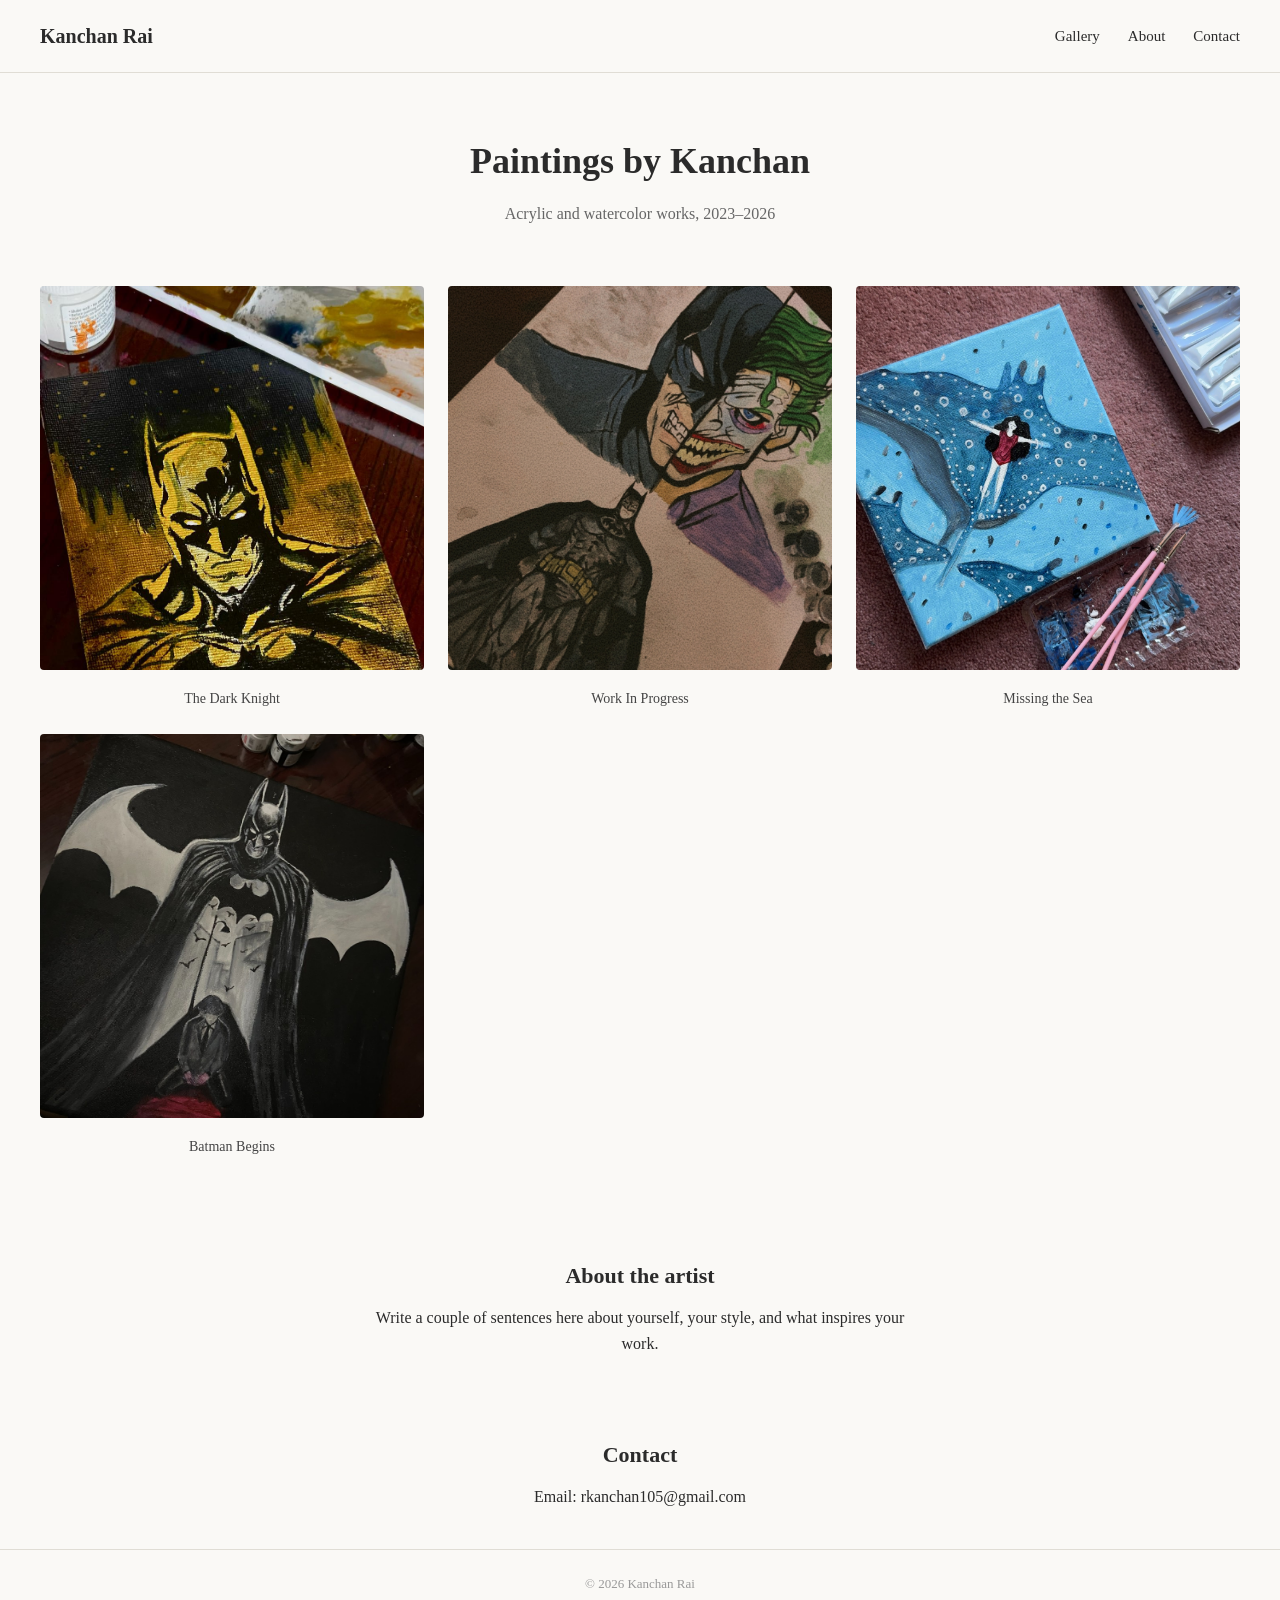
==== index.html @ 23a99623 "Initial version of painting portfolio" ====
<!DOCTYPE html>
<html lang="en">
<head>
  <meta charset="UTF-8">
  <meta name="viewport" content="width=device-width, initial-scale=1.0">
  <title>Kanchan Rai | Paintings</title>
  <link rel="stylesheet" href="style.css">
</head>
<body>

  <header class="site-header">
    <div class="logo">Kanchan Rai</div>
    <nav>
      <a href="#gallery">Gallery</a>
      <a href="#about">About</a>
      <a href="#contact">Contact</a>
    </nav>
  </header>

  <section class="hero">
    <h1>Paintings by Kanchan</h1>
    <p>Acrylic and watercolor works, 2023–2026</p>
  </section>

 <section id="gallery" class="gallery">
    <div class="painting" onclick="openLightbox(this)">
      <img src="images/painting1.jpg" alt="Painting 1">
      <p>The Dark Knight</p>
    </div>
    <div class="painting" onclick="openLightbox(this)">
      <img src="images/painting2.jpg" alt="Painting 2">
      <p>Work In Progress</p>
    </div>
    <div class="painting" onclick="openLightbox(this)">
      <img src="images/painting3.jpg" alt="Painting 3">
      <p>Missing the Sea</p>
    </div>
    <div class="painting" onclick="openLightbox(this)">
      <img src="images/painting4.jpg" alt="Painting 4">
      <p>Batman Begins</p>
    </div>
  </section>

  <div id="lightbox" class="lightbox" onclick="closeLightbox()">
    <img id="lightbox-img" src="" alt="">
  </div>

  <section id="about" class="about">
    <h2>About the artist</h2>
    <p>Write a couple of sentences here about yourself, your style, and what inspires your work.</p>
  </section>

  <section id="contact" class="contact">
    <h2>Contact</h2>
    <p>Email: rkanchan105@gmail.com</p>
  </section>

  <footer>
    <p>&copy; 2026 Kanchan Rai</p>
  </footer>

  <script src="script.js"></script>
</body>
</html>
---- style.css ----
/* Reset some default browser spacing */
* {
  margin: 0;
  padding: 0;
  box-sizing: border-box;
}

body {
  font-family: 'Georgia', serif;
  color: #2b2b2b;
  background-color: #faf9f6;
  line-height: 1.6;
}

/* Header */
.site-header {
  display: flex;
  justify-content: space-between;
  align-items: center;
  padding: 20px 40px;
  border-bottom: 1px solid #e0ddd5;
}

.logo {
  font-size: 20px;
  font-weight: bold;
}

.site-header nav a {
  margin-left: 24px;
  text-decoration: none;
  color: #2b2b2b;
  font-size: 15px;
}

.site-header nav a:hover {
  color: #8a6d3b;
}

/* Hero section */
.hero {
  text-align: center;
  padding: 60px 20px 40px;
}

.hero h1 {
  font-size: 36px;
  margin-bottom: 10px;
}

.hero p {
  color: #666;
  font-size: 16px;
}

/* Gallery grid */
.gallery {
  display: grid;
  grid-template-columns: repeat(3, 1fr);
  gap: 24px;
  padding: 20px 40px 60px;
}

.painting {
  cursor: pointer;
  text-align: center;
}

.painting img {
  width: 100%;
  aspect-ratio: 1 / 1;
  object-fit: cover;
  border-radius: 4px;
  transition: transform 0.2s ease;
}

.painting img:hover {
  transform: scale(1.03);
}

.painting p {
  margin-top: 10px;
  font-size: 14px;
  color: #444;
}

/* Lightbox (enlarged image popup) */
.lightbox {
  display: none;
  position: fixed;
  top: 0;
  left: 0;
  width: 100%;
  height: 100%;
  background: rgba(0, 0, 0, 0.85);
  align-items: center;
  justify-content: center;
  cursor: zoom-out;
  z-index: 100;
}

.lightbox img {
  max-width: 85%;
  max-height: 85%;
  border-radius: 4px;
}

.lightbox.active {
  display: flex;
}

/* About & Contact */
.about, .contact {
  max-width: 600px;
  margin: 0 auto;
  padding: 40px 20px;
  text-align: center;
}

.about h2, .contact h2 {
  margin-bottom: 12px;
  font-size: 22px;
}

/* Footer */
footer {
  text-align: center;
  padding: 24px;
  color: #999;
  font-size: 13px;
  border-top: 1px solid #e0ddd5;
}

/* Responsive: stack on smaller screens */
@media (max-width: 700px) {
  .gallery {
    grid-template-columns: repeat(2, 1fr);
  }
  .site-header {
    flex-direction: column;
    gap: 12px;
  }
}

@media (max-width: 420px) {
  .gallery {
    grid-template-columns: 1fr;
  }
}
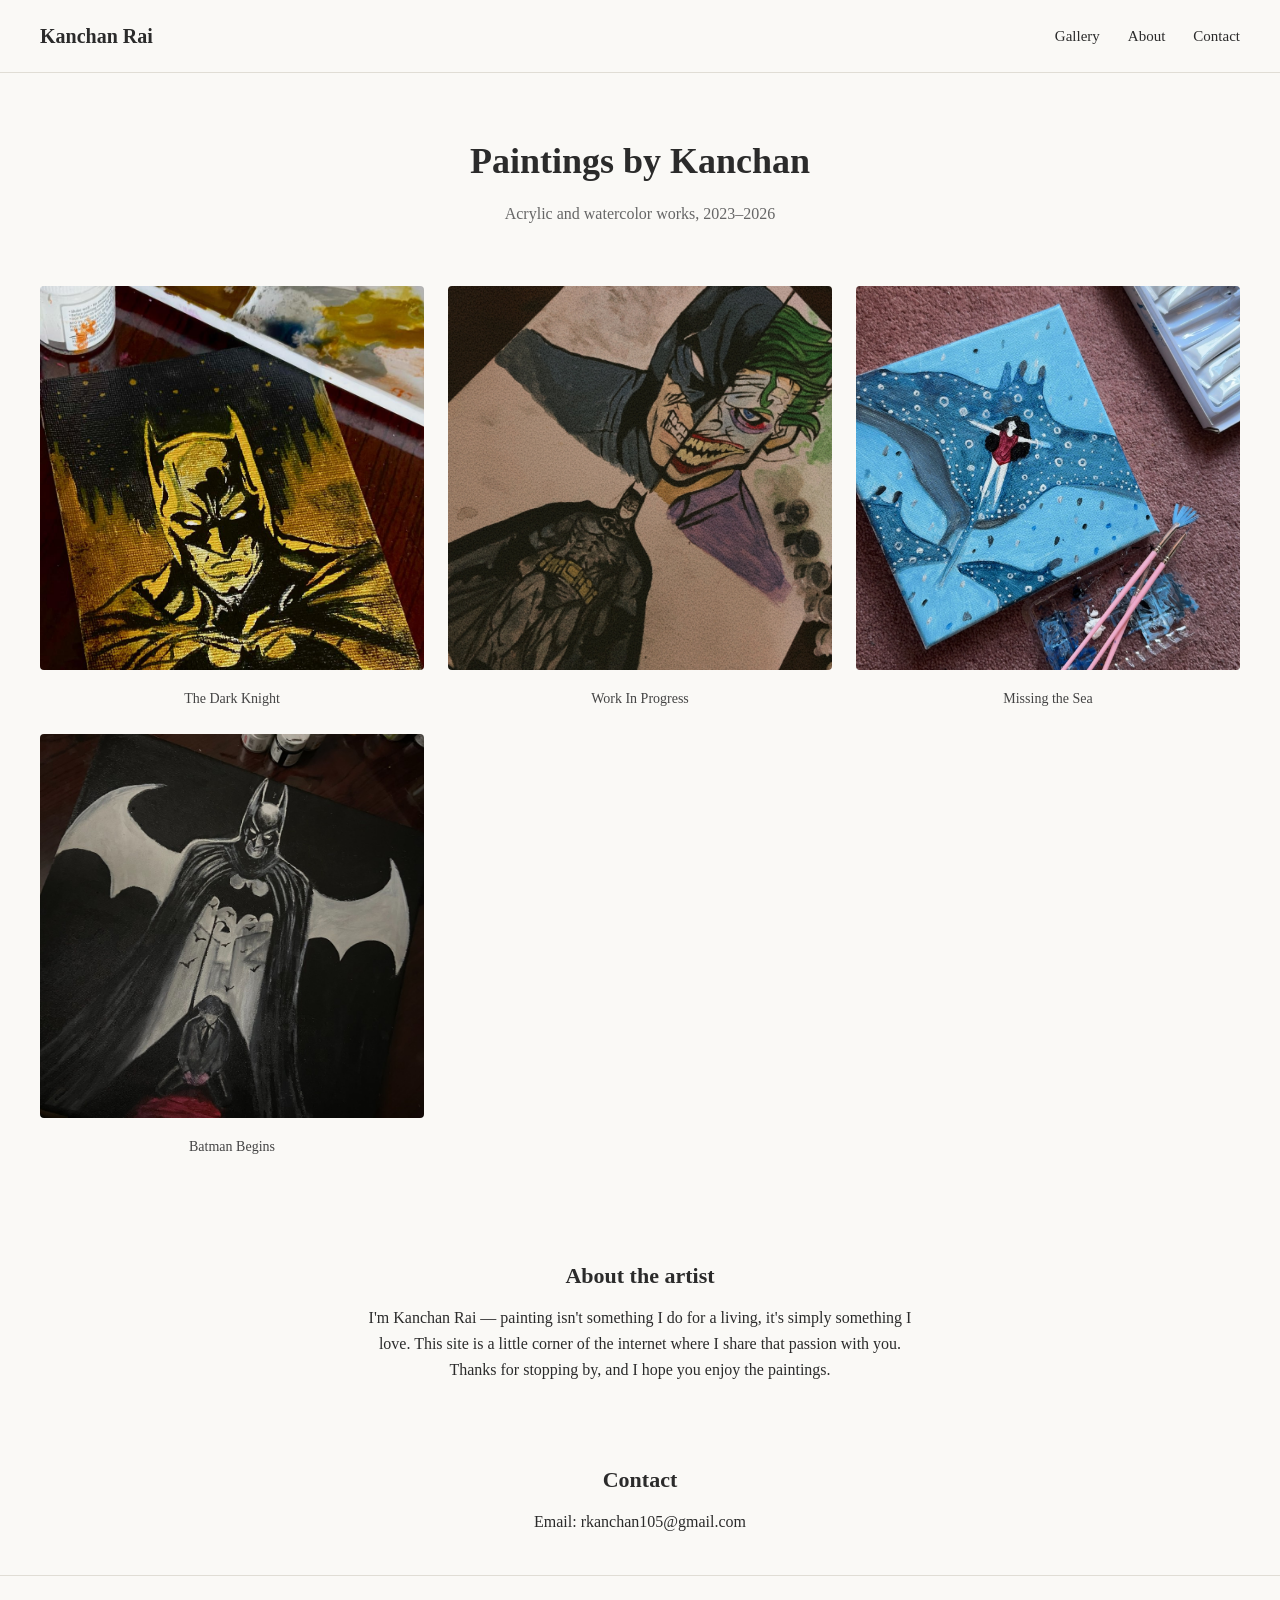
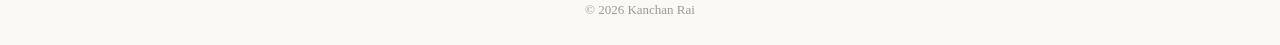
==== commit 2918ab14: "Add real about section" ====
--- a/index.html
+++ b/index.html
@@ -47,7 +47,7 @@
 
   <section id="about" class="about">
     <h2>About the artist</h2>
-    <p>Write a couple of sentences here about yourself, your style, and what inspires your work.</p>
+    <p>I'm Kanchan Rai — painting isn't something I do for a living, it's simply something I love. This site is a little corner of the internet where I share that passion with you. Thanks for stopping by, and I hope you enjoy the paintings.</p>
   </section>
 
   <section id="contact" class="contact">
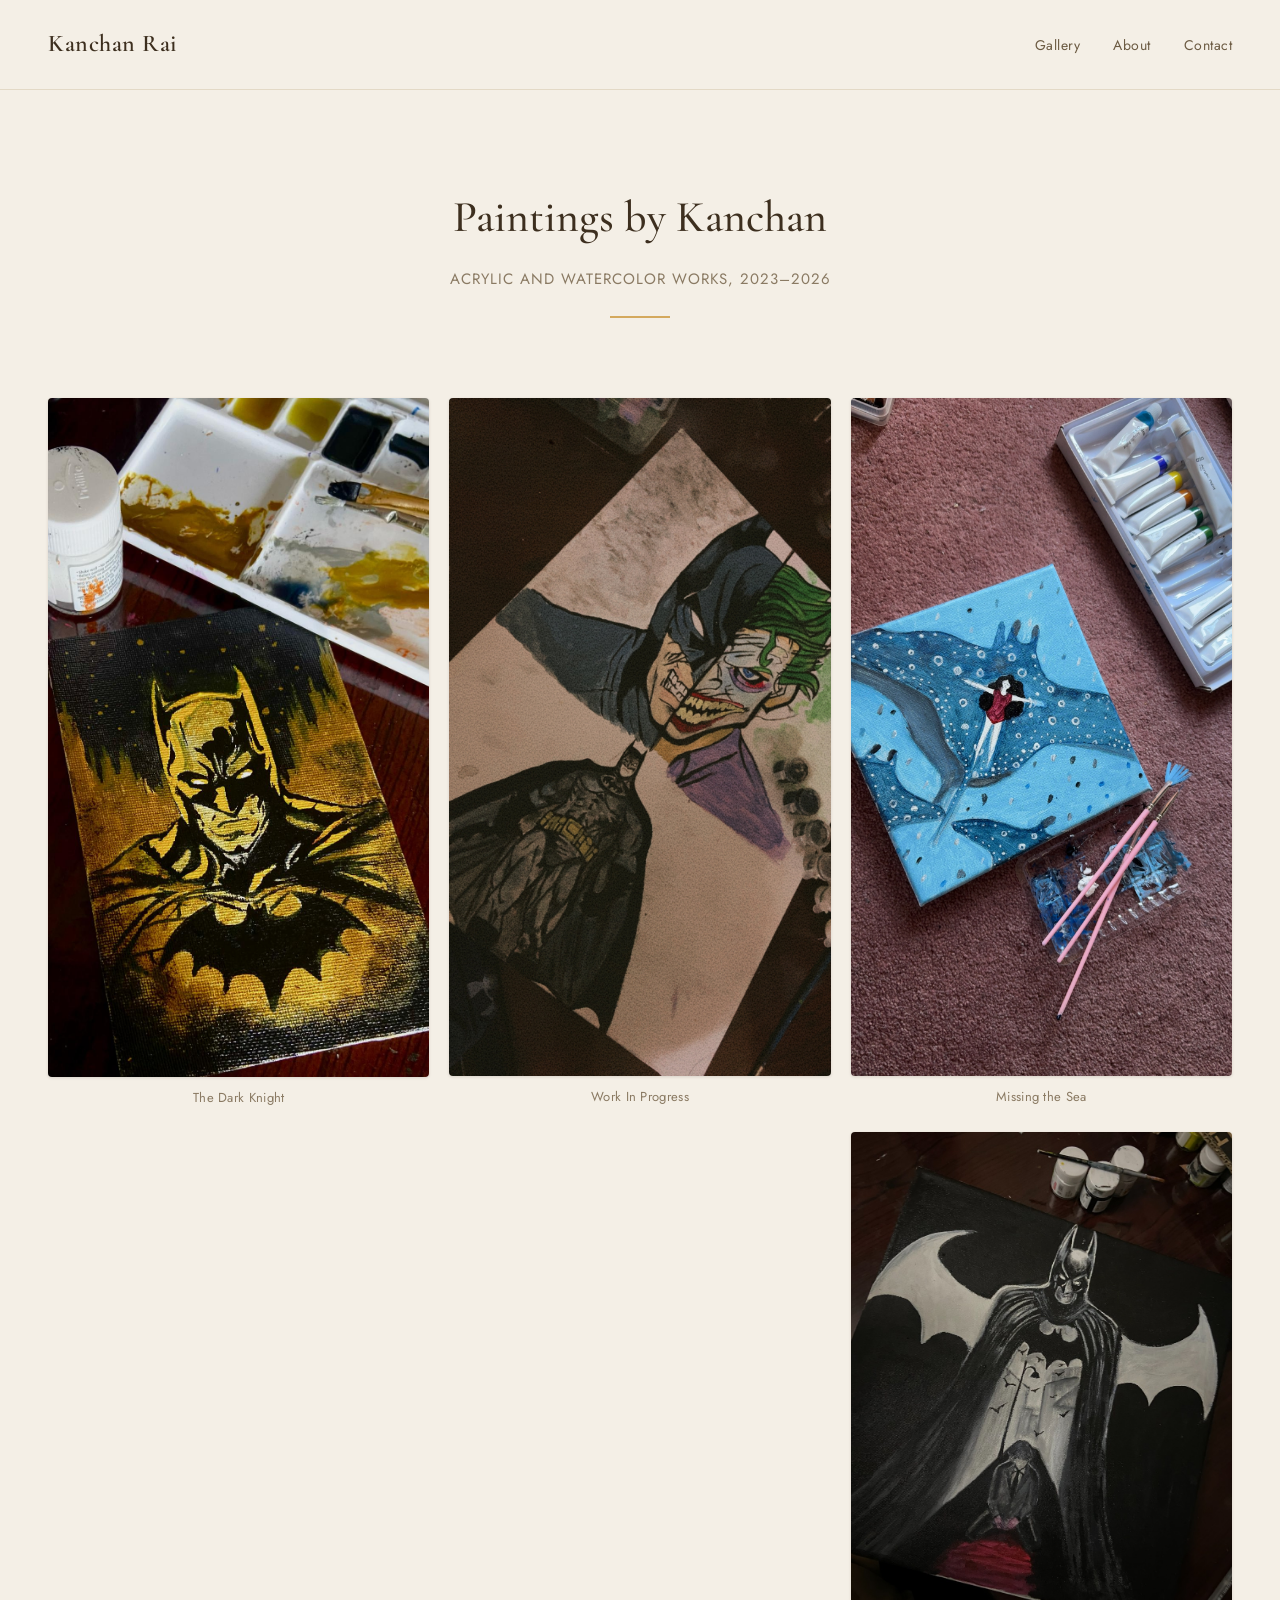
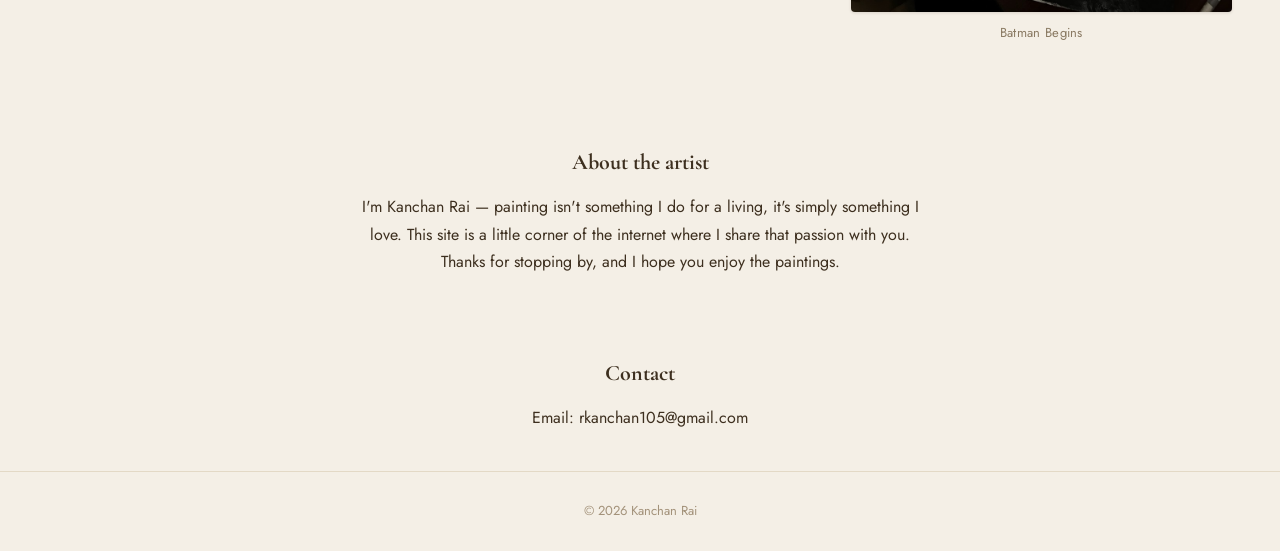
==== commit 96a99974: "Add admin CMS panel" ====
--- a/index.html
+++ b/index.html
@@ -4,6 +4,8 @@
   <meta charset="UTF-8">
   <meta name="viewport" content="width=device-width, initial-scale=1.0">
   <title>Kanchan Rai | Paintings</title>
+  <link rel="preconnect" href="https://fonts.googleapis.com">
+  <link href="https://fonts.googleapis.com/css2?family=Cormorant+Garamond:wght@400;500;600&family=Jost:wght@300;400;500&display=swap" rel="stylesheet">
   <link rel="stylesheet" href="style.css">
 </head>
 <body>
--- a/style.css
+++ b/style.css
@@ -6,10 +6,14 @@
 }
 
 body {
-  font-family: 'Georgia', serif;
-  color: #2b2b2b;
-  background-color: #faf9f6;
-  line-height: 1.6;
+  font-family: 'Jost', sans-serif;
+  color: #3d2f1f;
+  background-color: #f4efe6;
+  line-height: 1.7;
+}
+
+h1, h2, .logo {
+  font-family: 'Cormorant Garamond', serif;
 }
 
 /* Header */
@@ -17,71 +21,98 @@
   display: flex;
   justify-content: space-between;
   align-items: center;
-  padding: 20px 40px;
-  border-bottom: 1px solid #e0ddd5;
+  padding: 24px 48px;
+  border-bottom: 1px solid #e3d9c6;
 }
 
 .logo {
-  font-size: 20px;
-  font-weight: bold;
+  font-size: 24px;
+  font-weight: 600;
+  letter-spacing: 0.5px;
 }
 
 .site-header nav a {
-  margin-left: 24px;
+  margin-left: 28px;
   text-decoration: none;
-  color: #2b2b2b;
-  font-size: 15px;
+  color: #6b5a42;
+  font-size: 14px;
+  letter-spacing: 0.5px;
 }
 
 .site-header nav a:hover {
-  color: #8a6d3b;
+  color: #b5793a;
 }
 
 /* Hero section */
 .hero {
   text-align: center;
-  padding: 60px 20px 40px;
+  padding: 90px 20px 60px;
+  position: relative;
+}
+
+.hero::after {
+  content: "";
+  display: block;
+  width: 60px;
+  height: 2px;
+  background: #d4a95e;
+  margin: 24px auto 0;
 }
 
 .hero h1 {
-  font-size: 36px;
-  margin-bottom: 10px;
+  font-size: 44px;
+  font-weight: 500;
+  margin-bottom: 12px;
+  color: #3d2f1f;
 }
 
 .hero p {
-  color: #666;
-  font-size: 16px;
+  color: #8a7a63;
+  font-size: 15px;
+  letter-spacing: 1px;
+  text-transform: uppercase;
 }
 
 /* Gallery grid */
 .gallery {
-  display: grid;
-  grid-template-columns: repeat(3, 1fr);
-  gap: 24px;
-  padding: 20px 40px 60px;
+  columns: 3 260px;
+  column-gap: 20px;
+  padding: 20px 48px 60px;
 }
 
 .painting {
   cursor: pointer;
   text-align: center;
+  break-inside: avoid;
+  margin-bottom: 24px;
+  opacity: 0;
+  transform: translateY(20px);
+  transition: opacity 0.6s ease, transform 0.6s ease;
+}
+
+.painting.visible {
+  opacity: 1;
+  transform: translateY(0);
 }
 
 .painting img {
   width: 100%;
-  aspect-ratio: 1 / 1;
-  object-fit: cover;
+  display: block;
   border-radius: 4px;
-  transition: transform 0.2s ease;
+  box-shadow: 0 1px 3px rgba(61, 47, 31, 0.15);
+  transition: transform 0.25s ease, box-shadow 0.25s ease;
 }
 
 .painting img:hover {
-  transform: scale(1.03);
+  transform: scale(1.02);
+  box-shadow: 0 6px 16px rgba(61, 47, 31, 0.25);
 }
 
 .painting p {
   margin-top: 10px;
-  font-size: 14px;
-  color: #444;
+  font-size: 13px;
+  color: #8a7a63;
+  letter-spacing: 0.3px;
 }
 
 /* Lightbox (enlarged image popup) */
@@ -125,16 +156,16 @@
 /* Footer */
 footer {
   text-align: center;
-  padding: 24px;
-  color: #999;
+  padding: 28px;
+  color: #a3927a;
   font-size: 13px;
-  border-top: 1px solid #e0ddd5;
+  border-top: 1px solid #e3d9c6;
 }
 
 /* Responsive: stack on smaller screens */
 @media (max-width: 700px) {
   .gallery {
-    grid-template-columns: repeat(2, 1fr);
+    columns: 2 200px;
   }
   .site-header {
     flex-direction: column;
@@ -144,6 +175,6 @@
 
 @media (max-width: 420px) {
   .gallery {
-    grid-template-columns: 1fr;
+    columns: 1;
   }
 }
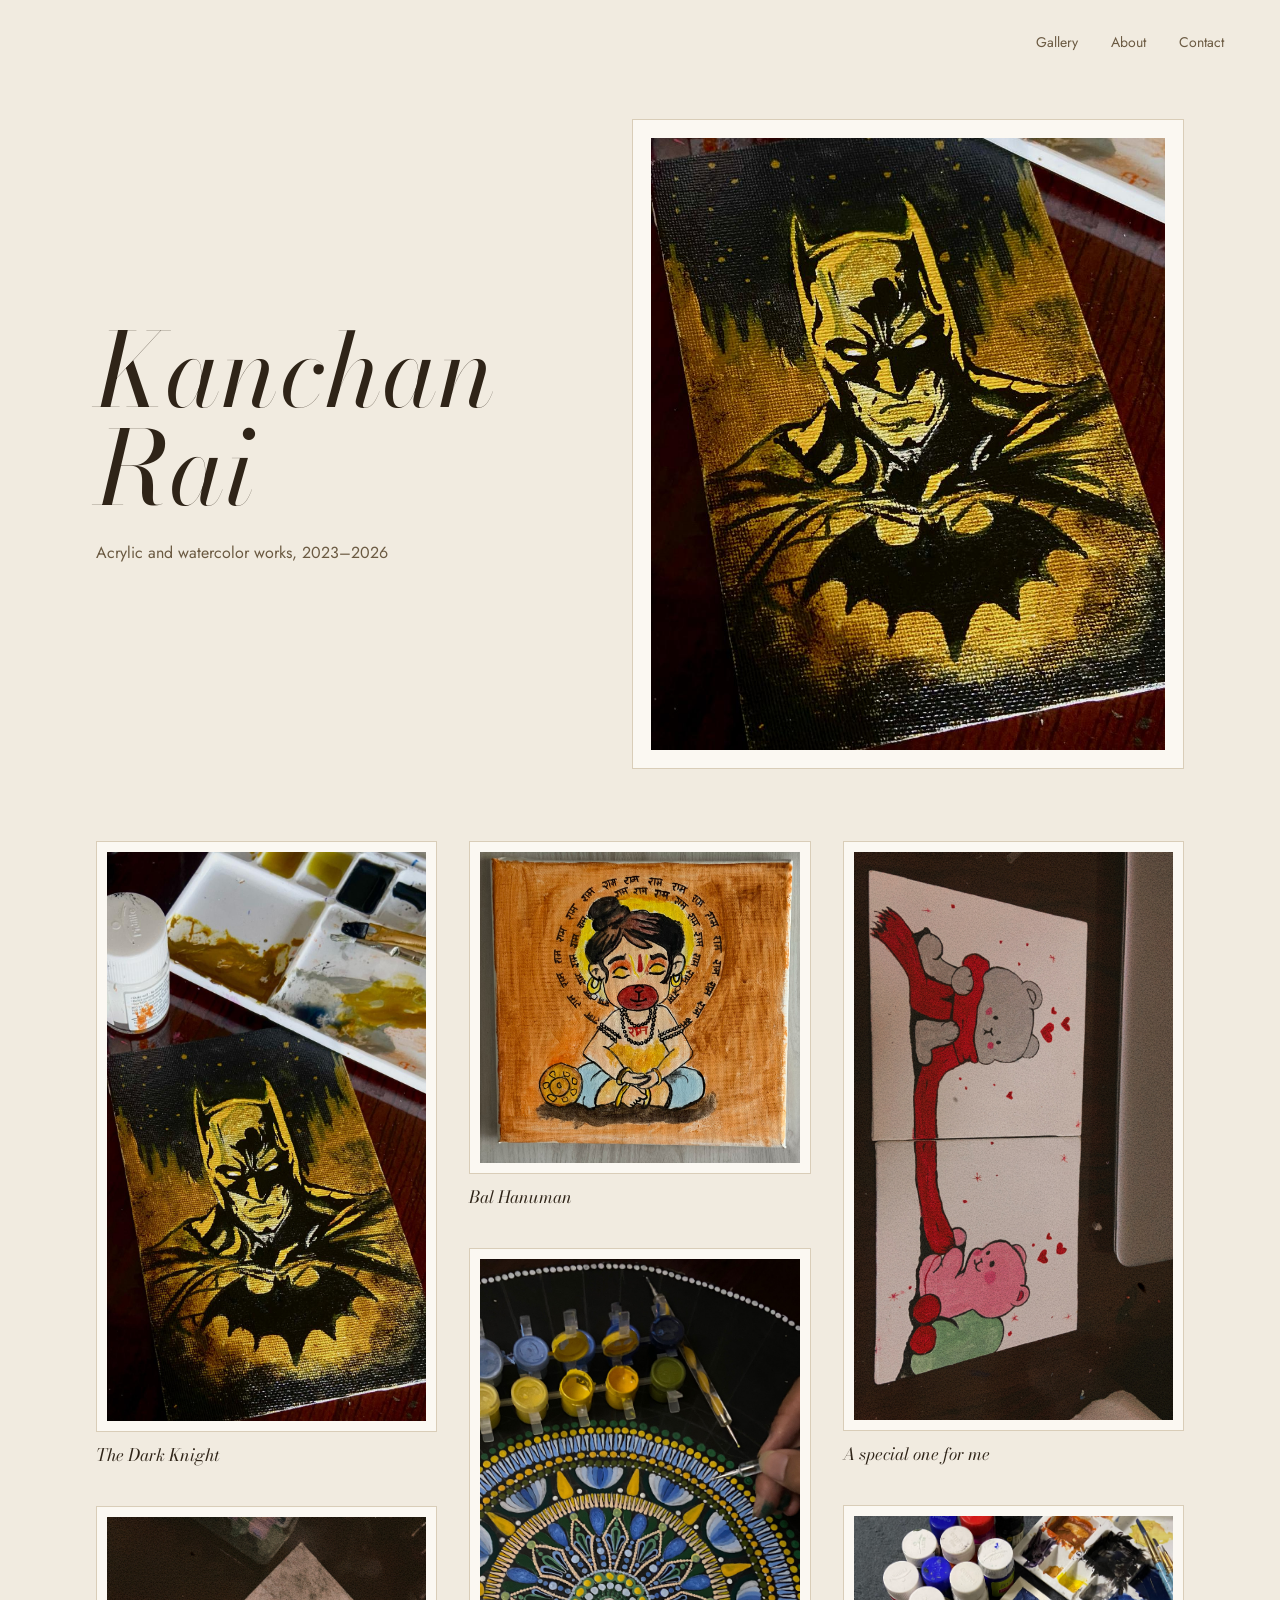
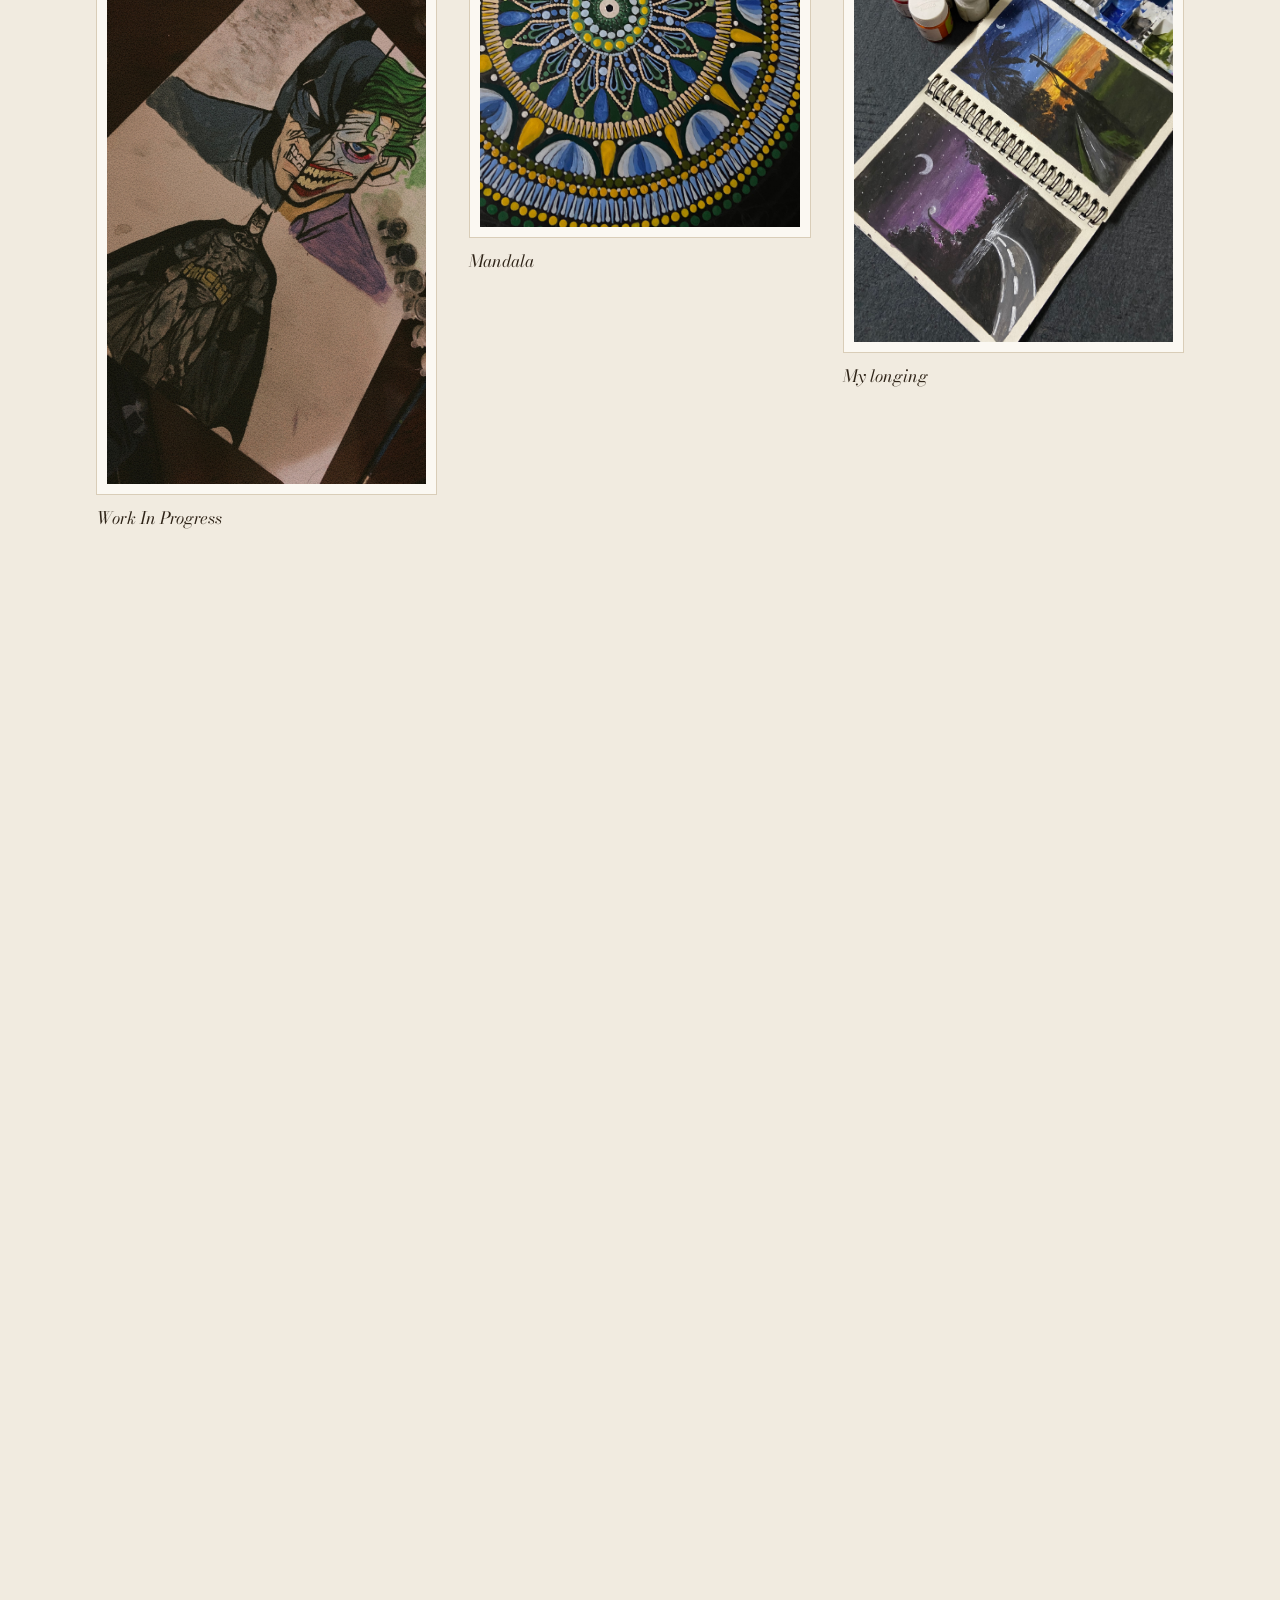
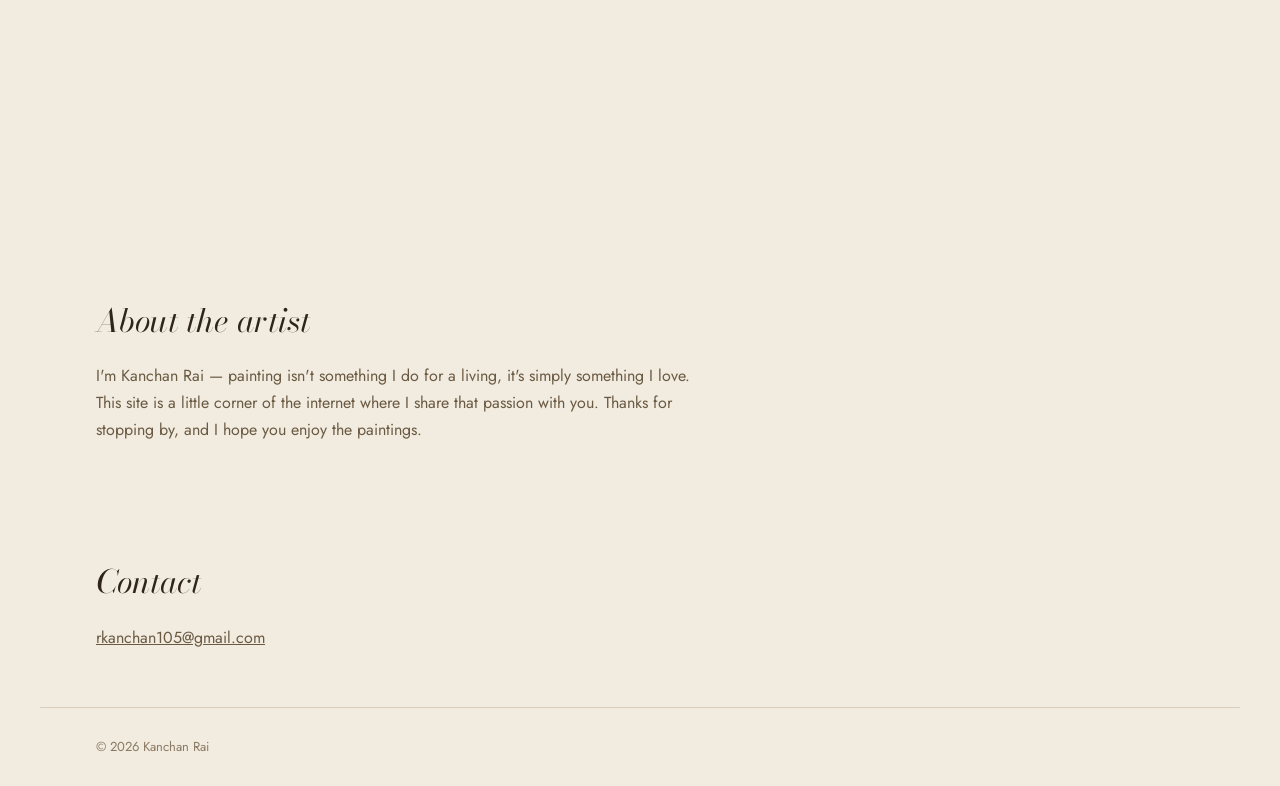
==== commit 921fe118: "Redesign: editorial hero, framed paintings, new type" ====
--- a/index.html
+++ b/index.html
@@ -5,13 +5,12 @@
   <meta name="viewport" content="width=device-width, initial-scale=1.0">
   <title>Kanchan Rai | Paintings</title>
   <link rel="preconnect" href="https://fonts.googleapis.com">
-  <link href="https://fonts.googleapis.com/css2?family=Cormorant+Garamond:wght@400;500;600&family=Jost:wght@300;400;500&display=swap" rel="stylesheet">
+  <link href="https://fonts.googleapis.com/css2?family=Bodoni+Moda:ital,wght@0,400;0,500;1,400;1,500&family=Jost:wght@300;400;500&display=swap" rel="stylesheet">
   <link rel="stylesheet" href="style.css">
 </head>
 <body>
 
-  <header class="site-header">
-    <div class="logo">Kanchan Rai</div>
+    <header class="site-header">
     <nav>
       <a href="#gallery">Gallery</a>
       <a href="#about">About</a>
@@ -20,28 +19,16 @@
   </header>
 
   <section class="hero">
-    <h1>Paintings by Kanchan</h1>
-    <p>Acrylic and watercolor works, 2023–2026</p>
+    <div class="hero-text">
+      <h1>Kanchan<br>Rai</h1>
+      <p>Acrylic and watercolor works, 2023–2026</p>
+    </div>
+    <figure class="hero-frame">
+      <img src="images/painting1.jpg" alt="The Dark Knight, a painting of Batman in gold and black">
+    </figure>
   </section>
 
- <section id="gallery" class="gallery">
-    <div class="painting" onclick="openLightbox(this)">
-      <img src="images/painting1.jpg" alt="Painting 1">
-      <p>The Dark Knight</p>
-    </div>
-    <div class="painting" onclick="openLightbox(this)">
-      <img src="images/painting2.jpg" alt="Painting 2">
-      <p>Work In Progress</p>
-    </div>
-    <div class="painting" onclick="openLightbox(this)">
-      <img src="images/painting3.jpg" alt="Painting 3">
-      <p>Missing the Sea</p>
-    </div>
-    <div class="painting" onclick="openLightbox(this)">
-      <img src="images/painting4.jpg" alt="Painting 4">
-      <p>Batman Begins</p>
-    </div>
-  </section>
+ <section id="gallery" class="gallery"></section>
 
   <div id="lightbox" class="lightbox" onclick="closeLightbox()">
     <img id="lightbox-img" src="" alt="">
@@ -54,7 +41,7 @@
 
   <section id="contact" class="contact">
     <h2>Contact</h2>
-    <p>Email: rkanchan105@gmail.com</p>
+    <p><a href="mailto:rkanchan105@gmail.com">rkanchan105@gmail.com</a></p>
   </section>
 
   <footer>
--- a/style.css
+++ b/style.css
@@ -1,4 +1,15 @@
-/* Reset some default browser spacing */
+:root {
+  --paper: #f1ebe0;
+  --mat: #fbf8f2;
+  --line: #d9cdb8;
+  --ink: #2f2418;
+  --ink-soft: #6b5a42;
+  --muted: #8a7a63;
+  --display: 'Bodoni Moda', 'Didot', Georgia, serif;
+  --body: 'Jost', sans-serif;
+  --gutter: 56px;
+}
+
 * {
   margin: 0;
   padding: 0;
@@ -6,85 +17,99 @@
 }
 
 body {
-  font-family: 'Jost', sans-serif;
-  color: #3d2f1f;
-  background-color: #f4efe6;
+  font-family: var(--body);
+  color: var(--ink);
+  background: var(--paper);
   line-height: 1.7;
 }
 
-h1, h2, .logo {
-  font-family: 'Cormorant Garamond', serif;
+h1, h2 {
+  font-family: var(--display);
+  font-style: italic;
+  font-weight: 400;
+}
+
+a { color: inherit; }
+
+a:focus-visible,
+.painting:focus-visible {
+  outline: 2px solid var(--ink);
+  outline-offset: 4px;
 }
 
 /* Header */
 .site-header {
   display: flex;
-  justify-content: space-between;
-  align-items: center;
-  padding: 24px 48px;
-  border-bottom: 1px solid #e3d9c6;
-}
-
-.logo {
-  font-size: 24px;
-  font-weight: 600;
-  letter-spacing: 0.5px;
+  justify-content: flex-end;
+  padding: 28px var(--gutter) 0;
 }
 
 .site-header nav a {
   margin-left: 28px;
   text-decoration: none;
-  color: #6b5a42;
+  color: var(--ink-soft);
   font-size: 14px;
-  letter-spacing: 0.5px;
 }
 
 .site-header nav a:hover {
-  color: #b5793a;
-}
-
-/* Hero section */
+  color: var(--ink);
+  text-decoration: underline;
+  text-underline-offset: 5px;
+}
+
+.hero, .gallery, .about, .contact {
+  max-width: 1200px;
+  margin-inline: auto;
+}
+
+/* Hero */
 .hero {
-  text-align: center;
-  padding: 90px 20px 60px;
-  position: relative;
-}
-
-.hero::after {
-  content: "";
+  display: grid;
+  grid-template-columns: minmax(0, 1fr) minmax(0, 1.15fr);
+  gap: 56px;
+  align-items: center;
+  padding: 64px var(--gutter) 72px;
+}
+
+.hero h1 {
+  font-size: clamp(56px, 8vw, 108px);
+  line-height: 0.95;
+  margin-bottom: 22px;
+}
+
+.hero p {
+  color: var(--ink-soft);
+  font-size: 16px;
+  max-width: 34ch;
+  text-wrap: balance;
+}
+
+.hero-frame {
+  background: var(--mat);
+  border: 1px solid var(--line);
+  padding: 18px;
+}
+
+.hero-frame img {
   display: block;
-  width: 60px;
-  height: 2px;
-  background: #d4a95e;
-  margin: 24px auto 0;
-}
-
-.hero h1 {
-  font-size: 44px;
-  font-weight: 500;
-  margin-bottom: 12px;
-  color: #3d2f1f;
-}
-
-.hero p {
-  color: #8a7a63;
-  font-size: 15px;
-  letter-spacing: 1px;
-  text-transform: uppercase;
-}
-
-/* Gallery grid */
+  width: 100%;
+  aspect-ratio: 4 / 5;
+  max-height: 68vh;
+  object-fit: cover;
+  object-position: 50% 100%;
+}
+
+/* Gallery */
 .gallery {
   columns: 3 260px;
-  column-gap: 20px;
-  padding: 20px 48px 60px;
+  column-gap: 32px;
+  padding: 0 var(--gutter) 80px;
 }
 
 .painting {
   cursor: pointer;
-  text-align: center;
   break-inside: avoid;
-  margin-bottom: 24px;
+  margin-bottom: 40px;
   opacity: 0;
   transform: translateY(20px);
   transition: opacity 0.6s ease, transform 0.6s ease;
@@ -92,38 +117,38 @@
 
 .painting.visible {
   opacity: 1;
-  transform: translateY(0);
+  transform: none;
 }
 
 .painting img {
+  display: block;
   width: 100%;
-  display: block;
-  border-radius: 4px;
-  box-shadow: 0 1px 3px rgba(61, 47, 31, 0.15);
-  transition: transform 0.25s ease, box-shadow 0.25s ease;
-}
-
-.painting img:hover {
-  transform: scale(1.02);
-  box-shadow: 0 6px 16px rgba(61, 47, 31, 0.25);
+  height: auto;
+  padding: 10px;
+  background: var(--mat);
+  border: 1px solid var(--line);
+  transition: border-color 0.25s ease;
+}
+
+.painting:hover img {
+  border-color: var(--ink-soft);
 }
 
 .painting p {
-  margin-top: 10px;
-  font-size: 13px;
-  color: #8a7a63;
-  letter-spacing: 0.3px;
-}
-
-/* Lightbox (enlarged image popup) */
+  margin-top: 12px;
+  font-family: var(--display);
+  font-style: italic;
+  font-size: 17px;
+  line-height: 1.3;
+  color: var(--ink);
+}
+
+/* Lightbox */
 .lightbox {
   display: none;
   position: fixed;
-  top: 0;
-  left: 0;
-  width: 100%;
-  height: 100%;
-  background: rgba(0, 0, 0, 0.85);
+  inset: 0;
+  background: rgba(28, 20, 12, 0.94);
   align-items: center;
   justify-content: center;
   cursor: zoom-out;
@@ -131,50 +156,61 @@
 }
 
 .lightbox img {
-  max-width: 85%;
-  max-height: 85%;
-  border-radius: 4px;
+  max-width: 88%;
+  max-height: 88%;
 }
 
 .lightbox.active {
   display: flex;
 }
 
-/* About & Contact */
+/* About and contact */
 .about, .contact {
-  max-width: 600px;
-  margin: 0 auto;
-  padding: 40px 20px;
-  text-align: center;
+  padding: 56px var(--gutter);
 }
 
 .about h2, .contact h2 {
-  margin-bottom: 12px;
-  font-size: 22px;
+  font-size: 32px;
+  margin-bottom: 14px;
+}
+
+.about p, .contact p {
+  color: var(--ink-soft);
+  max-width: 60ch;
 }
 
 /* Footer */
 footer {
-  text-align: center;
-  padding: 28px;
-  color: #a3927a;
+  max-width: 1200px;
+  margin: 0 auto;
+  padding: 28px var(--gutter);
+  border-top: 1px solid var(--line);
+  color: var(--muted);
   font-size: 13px;
-  border-top: 1px solid #e3d9c6;
-}
-
-/* Responsive: stack on smaller screens */
-@media (max-width: 700px) {
+}
+
+/* Smaller screens */
+@media (max-width: 800px) {
+  :root { --gutter: 24px; }
+  .hero {
+    grid-template-columns: 1fr;
+    gap: 32px;
+    padding-top: 40px;
+  }
   .gallery {
-    columns: 2 200px;
+    columns: 2 150px;
+    column-gap: 20px;
   }
-  .site-header {
-    flex-direction: column;
-    gap: 12px;
-  }
-}
-
-@media (max-width: 420px) {
-  .gallery {
-    columns: 1;
+}
+
+@media (max-width: 480px) {
+  .gallery { columns: 1; }
+}
+
+@media (prefers-reduced-motion: reduce) {
+  .painting {
+    opacity: 1;
+    transform: none;
+    transition: none;
   }
 }
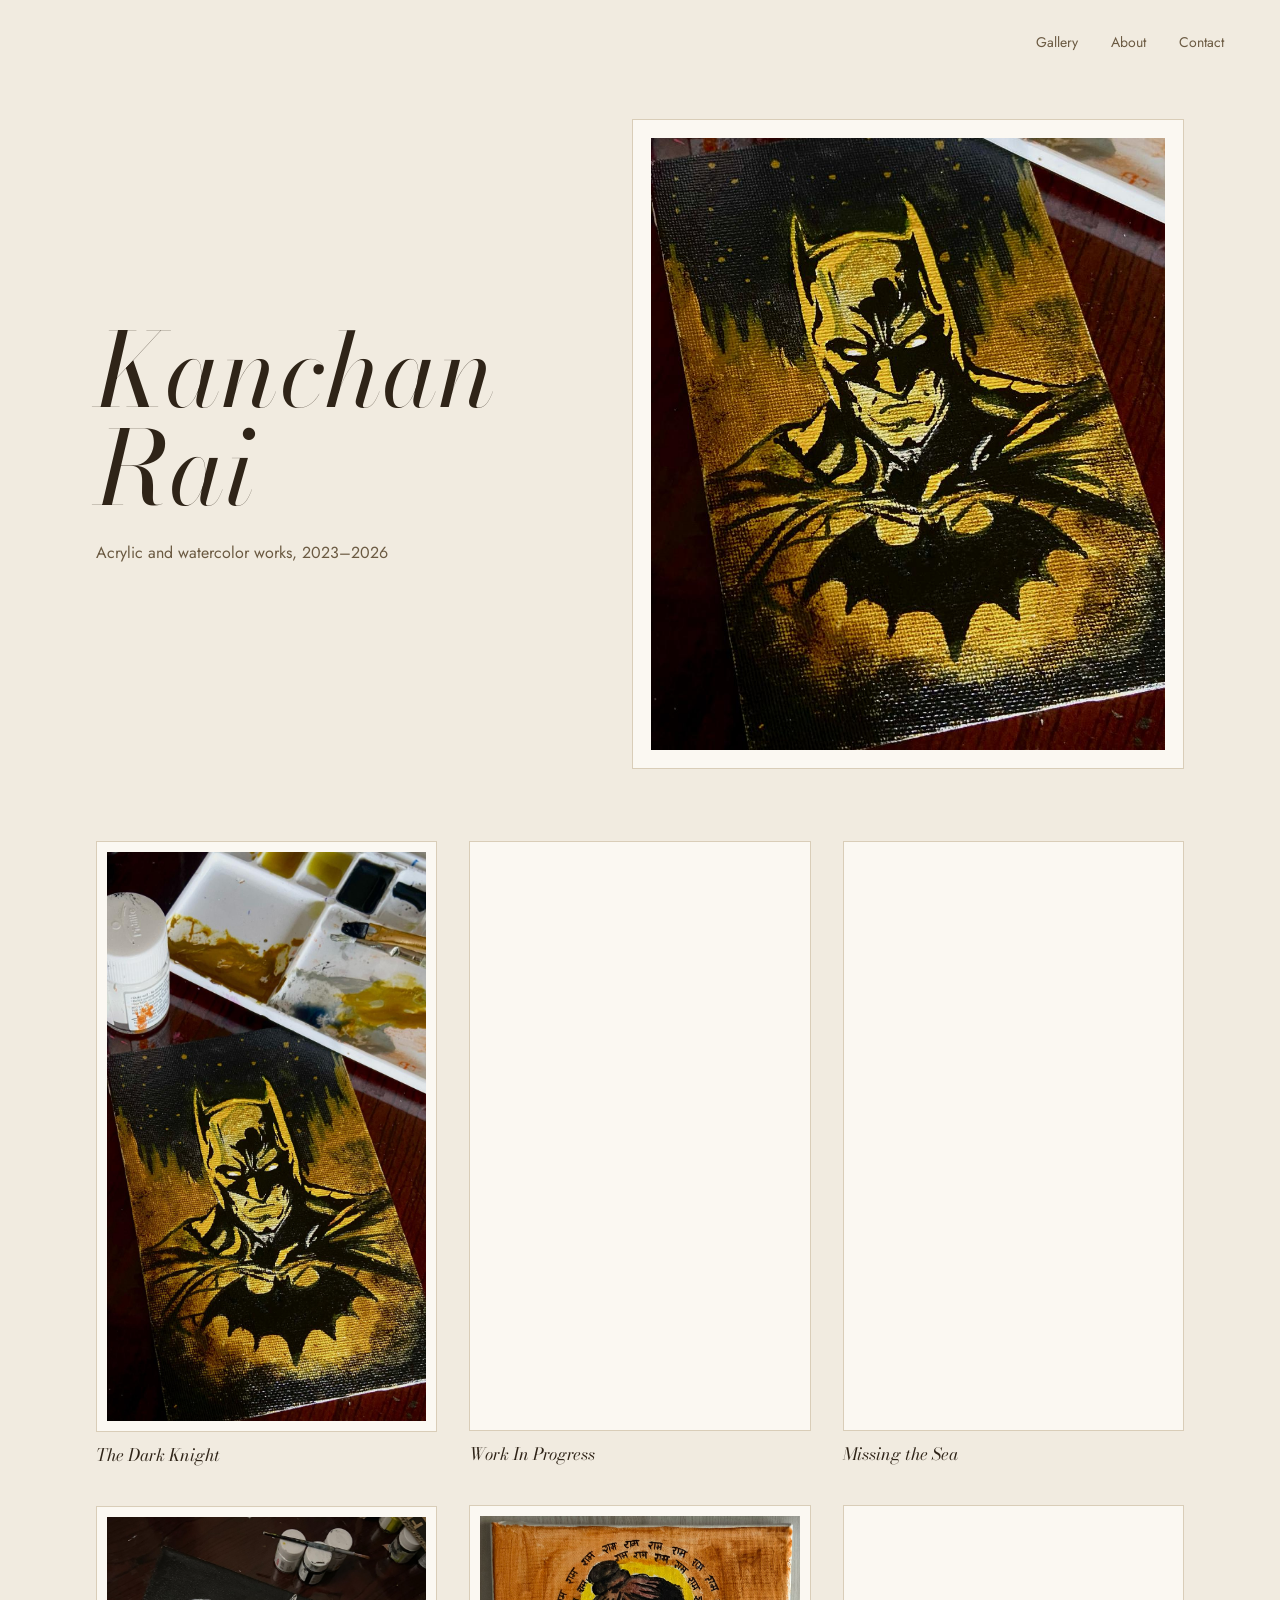
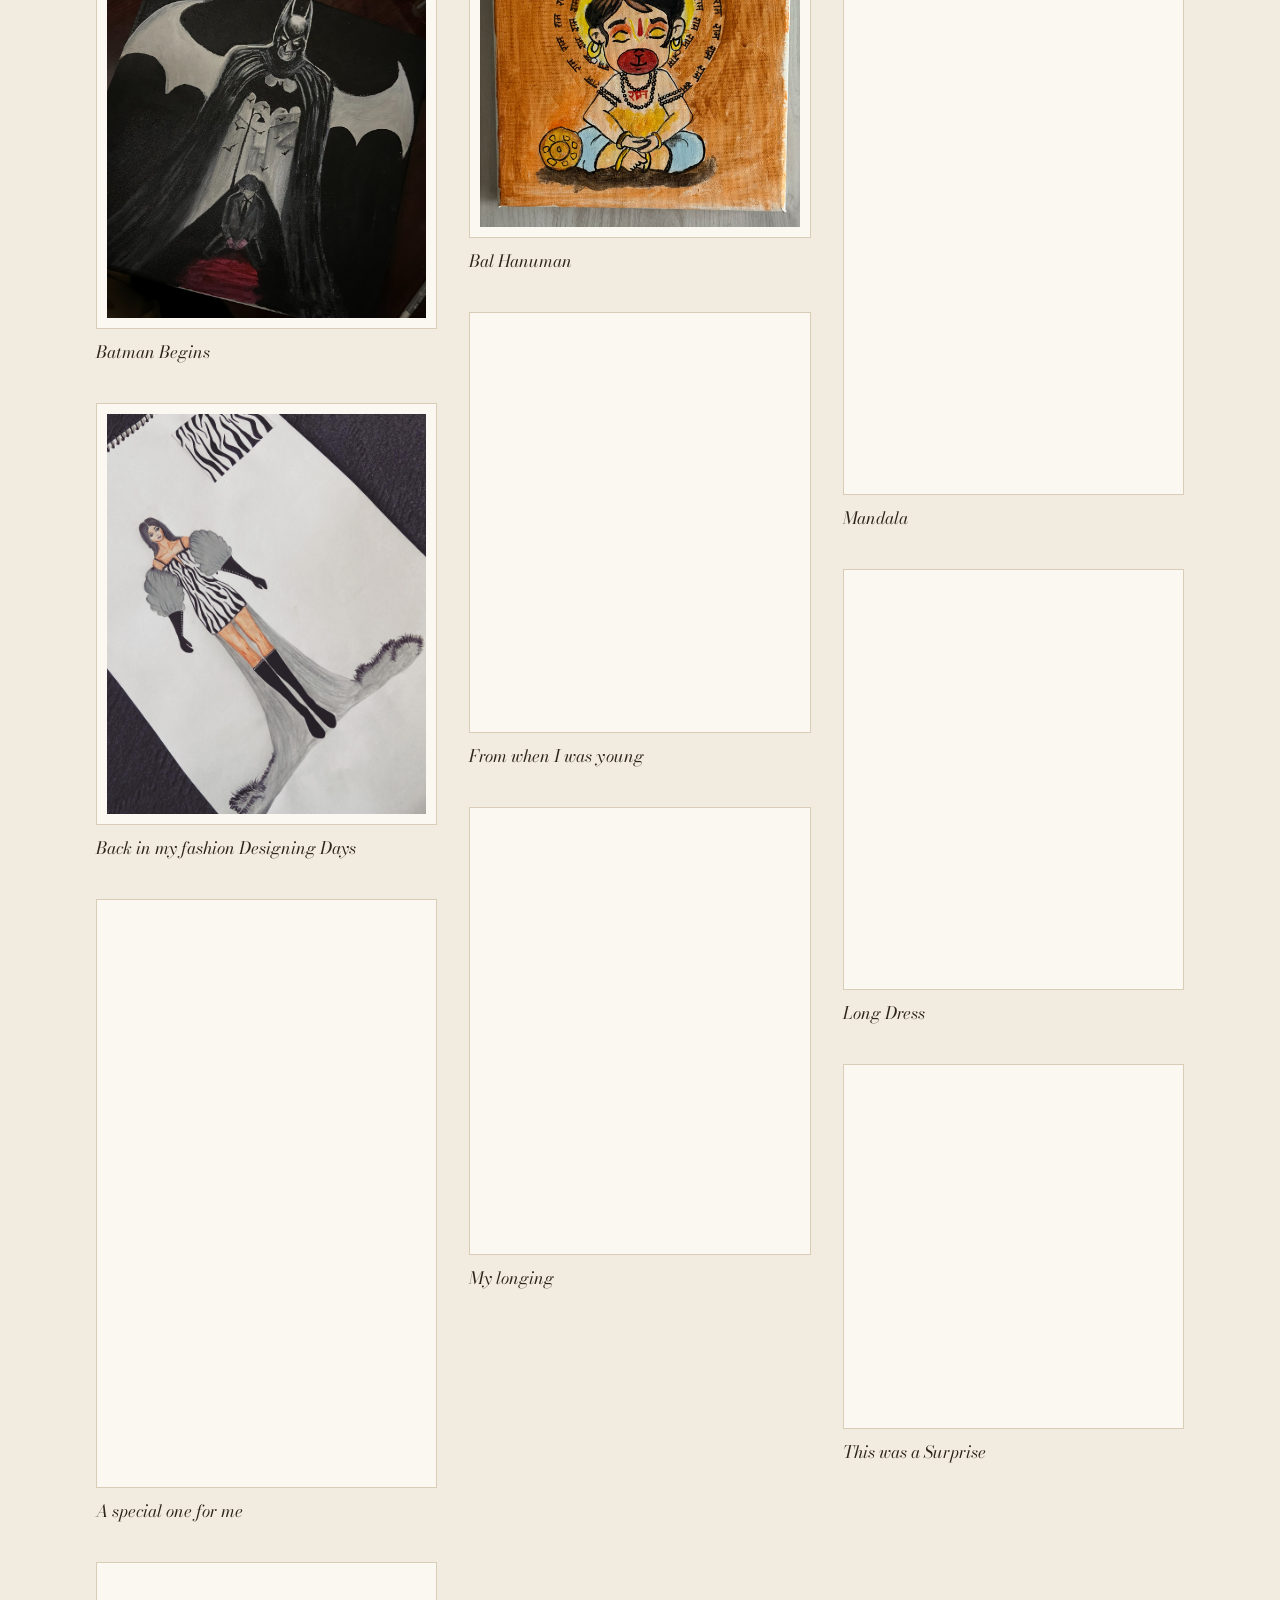
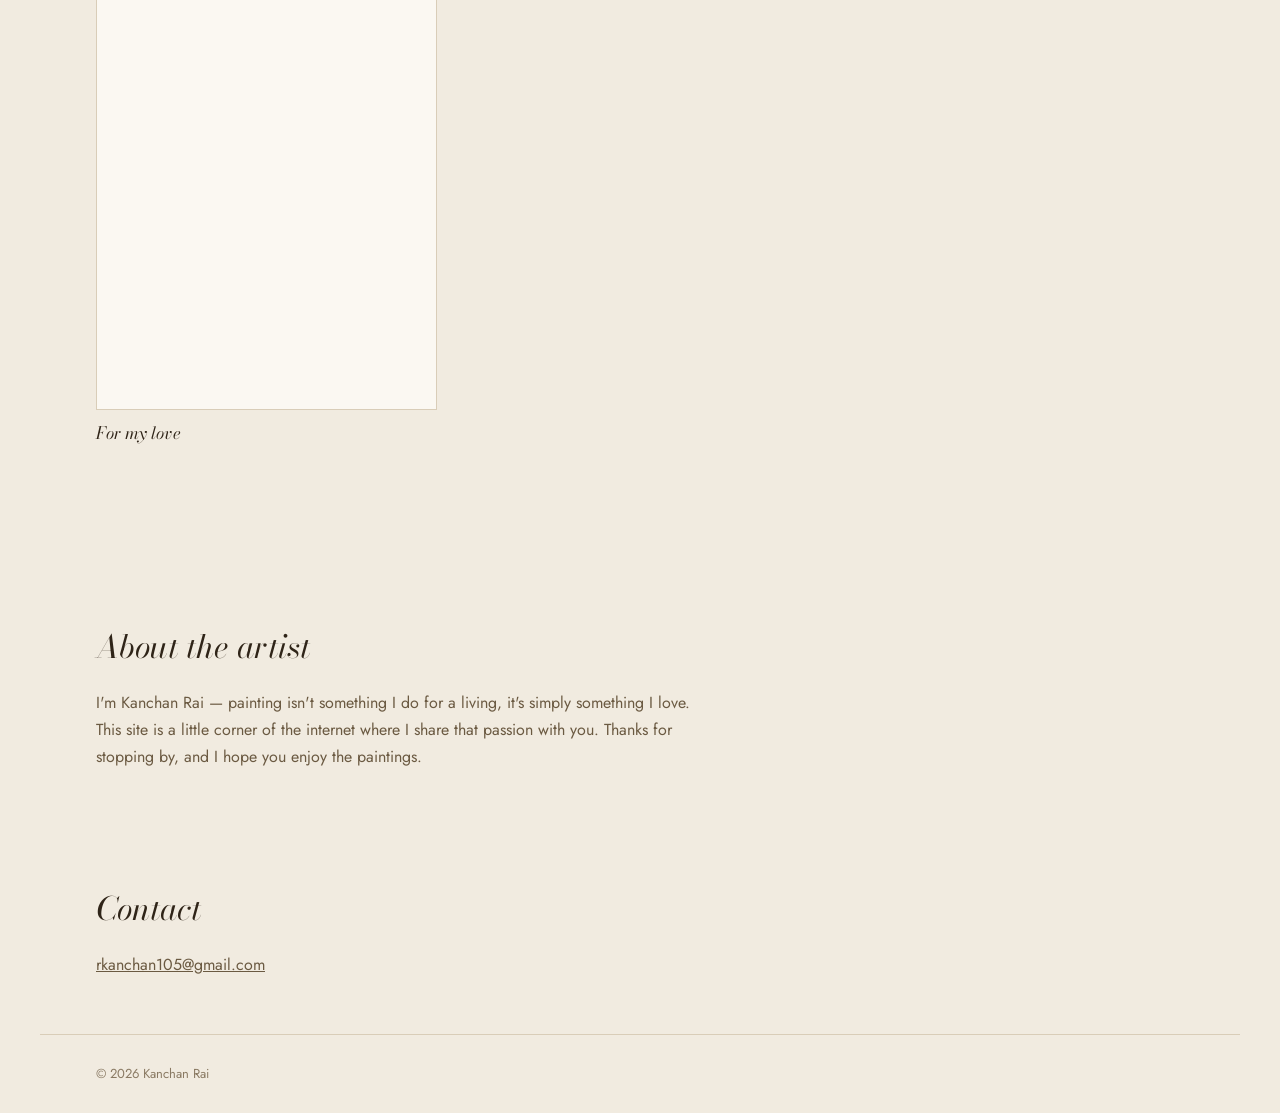
==== commit d1de51b9: "Stage 2: lightbox with arrows and swipe, row-order gallery" ====
--- a/index.html
+++ b/index.html
@@ -30,8 +30,14 @@
 
  <section id="gallery" class="gallery"></section>
 
-  <div id="lightbox" class="lightbox" onclick="closeLightbox()">
-    <img id="lightbox-img" src="" alt="">
+      <div id="lightbox" class="lightbox" role="dialog" aria-modal="true" aria-label="Painting viewer" aria-hidden="true">
+    <button class="lb-btn lb-close" aria-label="Close">&times;</button>
+    <button class="lb-btn lb-prev" aria-label="Previous painting">&#8249;</button>
+    <figure class="lb-figure">
+      <img id="lightbox-img" src="" alt="">
+      <figcaption id="lightbox-caption"></figcaption>
+    </figure>
+    <button class="lb-btn lb-next" aria-label="Next painting">&#8250;</button>
   </div>
 
   <section id="about" class="about">
--- a/style.css
+++ b/style.css
@@ -101,14 +101,19 @@
 
 /* Gallery */
 .gallery {
-  columns: 3 260px;
-  column-gap: 32px;
+  display: flex;
+  align-items: flex-start;
+  gap: 32px;
   padding: 0 var(--gutter) 80px;
+}
+
+.gallery-col {
+  flex: 1;
+  min-width: 0;
 }
 
 .painting {
   cursor: pointer;
-  break-inside: avoid;
   margin-bottom: 40px;
   opacity: 0;
   transform: translateY(20px);
@@ -148,20 +153,61 @@
   display: none;
   position: fixed;
   inset: 0;
-  background: rgba(28, 20, 12, 0.94);
+  background: rgba(28, 20, 12, 0.95);
   align-items: center;
   justify-content: center;
+  gap: 20px;
+  padding: 24px;
   cursor: zoom-out;
   z-index: 100;
 }
 
-.lightbox img {
-  max-width: 88%;
-  max-height: 88%;
-}
-
 .lightbox.active {
   display: flex;
+}
+
+.lb-figure {
+  cursor: default;
+  text-align: center;
+}
+
+.lb-figure img {
+  display: block;
+  max-width: min(80vw, 900px);
+  max-height: 80vh;
+  margin: 0 auto;
+}
+
+.lb-figure figcaption {
+  margin-top: 14px;
+  font-family: var(--display);
+  font-style: italic;
+  font-size: 20px;
+  color: #efe6d4;
+}
+
+.lb-btn {
+  background: none;
+  border: 0;
+  color: #efe6d4;
+  font-size: 44px;
+  line-height: 1;
+  padding: 8px 14px;
+  cursor: pointer;
+}
+
+.lb-btn:hover { color: #ffffff; }
+
+.lb-btn:focus-visible {
+  outline: 2px solid #efe6d4;
+  outline-offset: 2px;
+}
+
+.lb-close {
+  position: absolute;
+  top: 12px;
+  right: 18px;
+  font-size: 36px;
 }
 
 /* About and contact */
@@ -197,14 +243,12 @@
     gap: 32px;
     padding-top: 40px;
   }
-  .gallery {
-    columns: 2 150px;
-    column-gap: 20px;
-  }
-}
-
-@media (max-width: 480px) {
-  .gallery { columns: 1; }
+  .gallery { gap: 20px; }
+}
+
+@media (max-width: 600px) {
+  .lb-prev, .lb-next { display: none; }
+  .lb-figure img { max-width: 92vw; }
 }
 
 @media (prefers-reduced-motion: reduce) {
